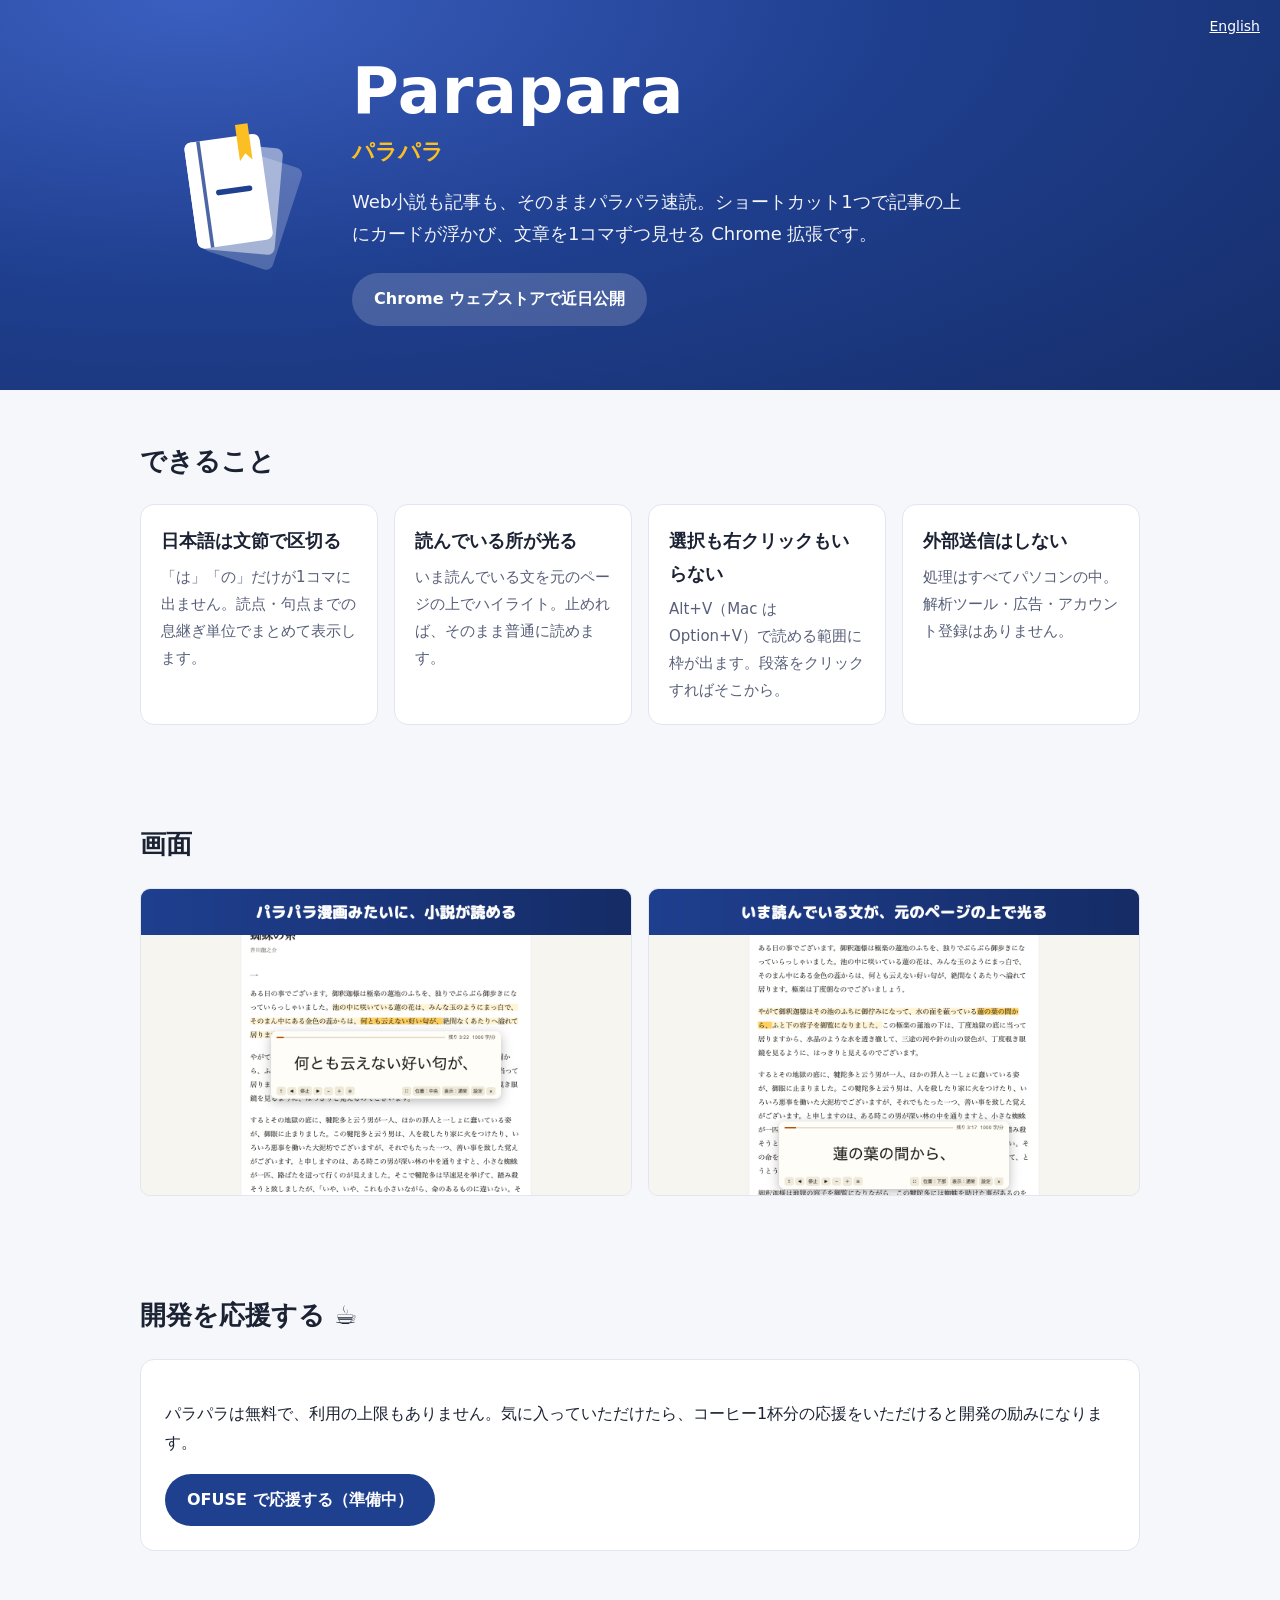
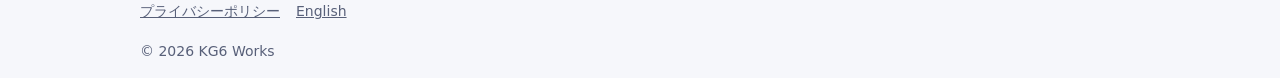
==== index.html @ 1e684c4f "feat: Parapara の公式ページとプライバシーポリシー（日英）を追加 - トップページ（日本語 / 英語）：機能の紹介、スクリーンショット、開発を応援する欄 - プライバシーポリシー（日本語" ====
<!doctype html>
<html lang="ja">
<head>
<meta charset="utf-8">
<meta name="viewport" content="width=device-width,initial-scale=1">
<title>パラパラ – 文節で読む速読リーダー</title>
<meta name="description" content="Web小説も記事も、ショートカット1つでパラパラ速読。日本語は文節ごとに表示し、原文の読んでいる位置も分かる Chrome 拡張。本文は外部に送信しません。">
<link rel="icon" href="assets/favicon-32.png">
<link rel="stylesheet" href="assets/site.css">
</head>
<body>
<header class="hero" style="position:relative">
  <a class="lang" href="en/">English</a>
  <div class="wrap">
    <img class="mark" src="assets/mark.svg" alt="">
    <div>
      <h1>Parapara</h1>
      <div class="kana">パラパラ</div>
      <p>Web小説も記事も、そのままパラパラ速読。ショートカット1つで記事の上にカードが浮かび、文章を1コマずつ見せる Chrome 拡張です。</p>
      <span class="btn soon" aria-disabled="true">Chrome ウェブストアで近日公開</span>
    </div>
  </div>
</header>
<main class="wrap">
  <section>
    <h2>できること</h2>
    <div class="grid">
      <div class="card"><h3>日本語は文節で区切る</h3><p>「は」「の」だけが1コマに出ません。読点・句点までの息継ぎ単位でまとめて表示します。</p></div>
      <div class="card"><h3>読んでいる所が光る</h3><p>いま読んでいる文を元のページの上でハイライト。止めれば、そのまま普通に読めます。</p></div>
      <div class="card"><h3>選択も右クリックもいらない</h3><p>Alt+V（Mac は Option+V）で読める範囲に枠が出ます。段落をクリックすればそこから。</p></div>
      <div class="card"><h3>外部送信はしない</h3><p>処理はすべてパソコンの中。解析ツール・広告・アカウント登録はありません。</p></div>
    </div>
  </section>
  <section>
    <h2>画面</h2>
    <div class="shots">
      <img src="assets/shot-ja-1.png" alt="小説のページの上に読書カードが浮かび、1コマずつ表示している画面" width="1280" height="800" loading="lazy">
      <img src="assets/shot-ja-2.png" alt="いま読んでいる文が元のページでハイライトされている画面" width="1280" height="800" loading="lazy">
    </div>
  </section>
  <section>
    <h2>開発を応援する ☕</h2>
    <div class="support">
      <p>パラパラは無料で、利用の上限もありません。気に入っていただけたら、コーヒー1杯分の応援をいただけると開発の励みになります。</p>
      <span class="btn soon" style="background:var(--ai);color:#fff" aria-disabled="true">OFUSE で応援する（準備中）</span>
    </div>
  </section>
</main>
<footer class="wrap">
  <a href="privacy.html">プライバシーポリシー</a><a href="en/">English</a>
  <p>© 2026 KG6 Works</p>
</footer>
</body>
</html>
---- assets/site.css ----
@import url("tokens.css");
:root{--bg:#f6f7fb;--fg:#1b2233;--muted:#586079;--card:#fff;--line:#e2e6f0}
@media (prefers-color-scheme:dark){:root{--bg:#10141f;--fg:#e8ebf3;--muted:#a3aac0;--card:#182033;--line:#2a3450}}
*{box-sizing:border-box}
html{-webkit-text-size-adjust:100%}
body{margin:0;background:var(--bg);color:var(--fg);font:16px/1.8 "Hiragino Sans","Noto Sans JP",system-ui,sans-serif}
a{color:inherit}
.wrap{max-width:1040px;margin:0 auto;padding:0 20px}
.hero{color:#fff;background:radial-gradient(120% 160% at 15% 0%,var(--ai-light),var(--ai) 45%,var(--ai-deep));padding:56px 0 64px}
.hero .wrap{display:flex;gap:32px;align-items:center;flex-wrap:wrap}
.hero img.mark{width:180px;height:180px;flex:none}
.hero h1{margin:0;font-size:clamp(40px,7vw,64px);line-height:1.1;letter-spacing:.01em}
.hero .kana{color:var(--yamabuki);font-weight:800;font-size:22px;margin:6px 0 14px}
.hero p{margin:0 0 22px;font-size:18px;opacity:.95;max-width:34em}
.lang{position:absolute;top:14px;right:20px;color:#fff;font-size:14px}
.btn{display:inline-block;padding:12px 22px;border-radius:999px;font-weight:700;text-decoration:none}
.btn.primary{background:#fff;color:var(--ai-deep)}
.btn.soon{background:rgba(255,255,255,.18);color:#fff;cursor:default}
section{padding:48px 0}
h2{font-size:26px;margin:0 0 20px}
.grid{display:grid;grid-template-columns:repeat(auto-fit,minmax(220px,1fr));gap:16px}
.card{background:var(--card);border:1px solid var(--line);border-radius:14px;padding:20px}
.card h3{margin:0 0 6px;font-size:18px}
.card p{margin:0;color:var(--muted);font-size:15px}
.shots{display:grid;grid-template-columns:repeat(auto-fit,minmax(300px,1fr));gap:16px}
.shots img{width:100%;height:auto;border-radius:10px;border:1px solid var(--line);display:block}
.support{background:var(--card);border:1px solid var(--line);border-radius:14px;padding:24px}
footer{padding:32px 0 48px;color:var(--muted);font-size:14px}
footer a{margin-right:16px}
.doc{max-width:760px;margin:0 auto;padding:40px 20px 64px}
.doc h1{font-size:30px;margin:0 0 8px}.doc h2{font-size:21px;margin:36px 0 10px}
.doc .meta{color:var(--muted);font-size:14px}
.todo{background:#fff4c2;color:#5b4700;padding:0 4px;border-radius:4px}
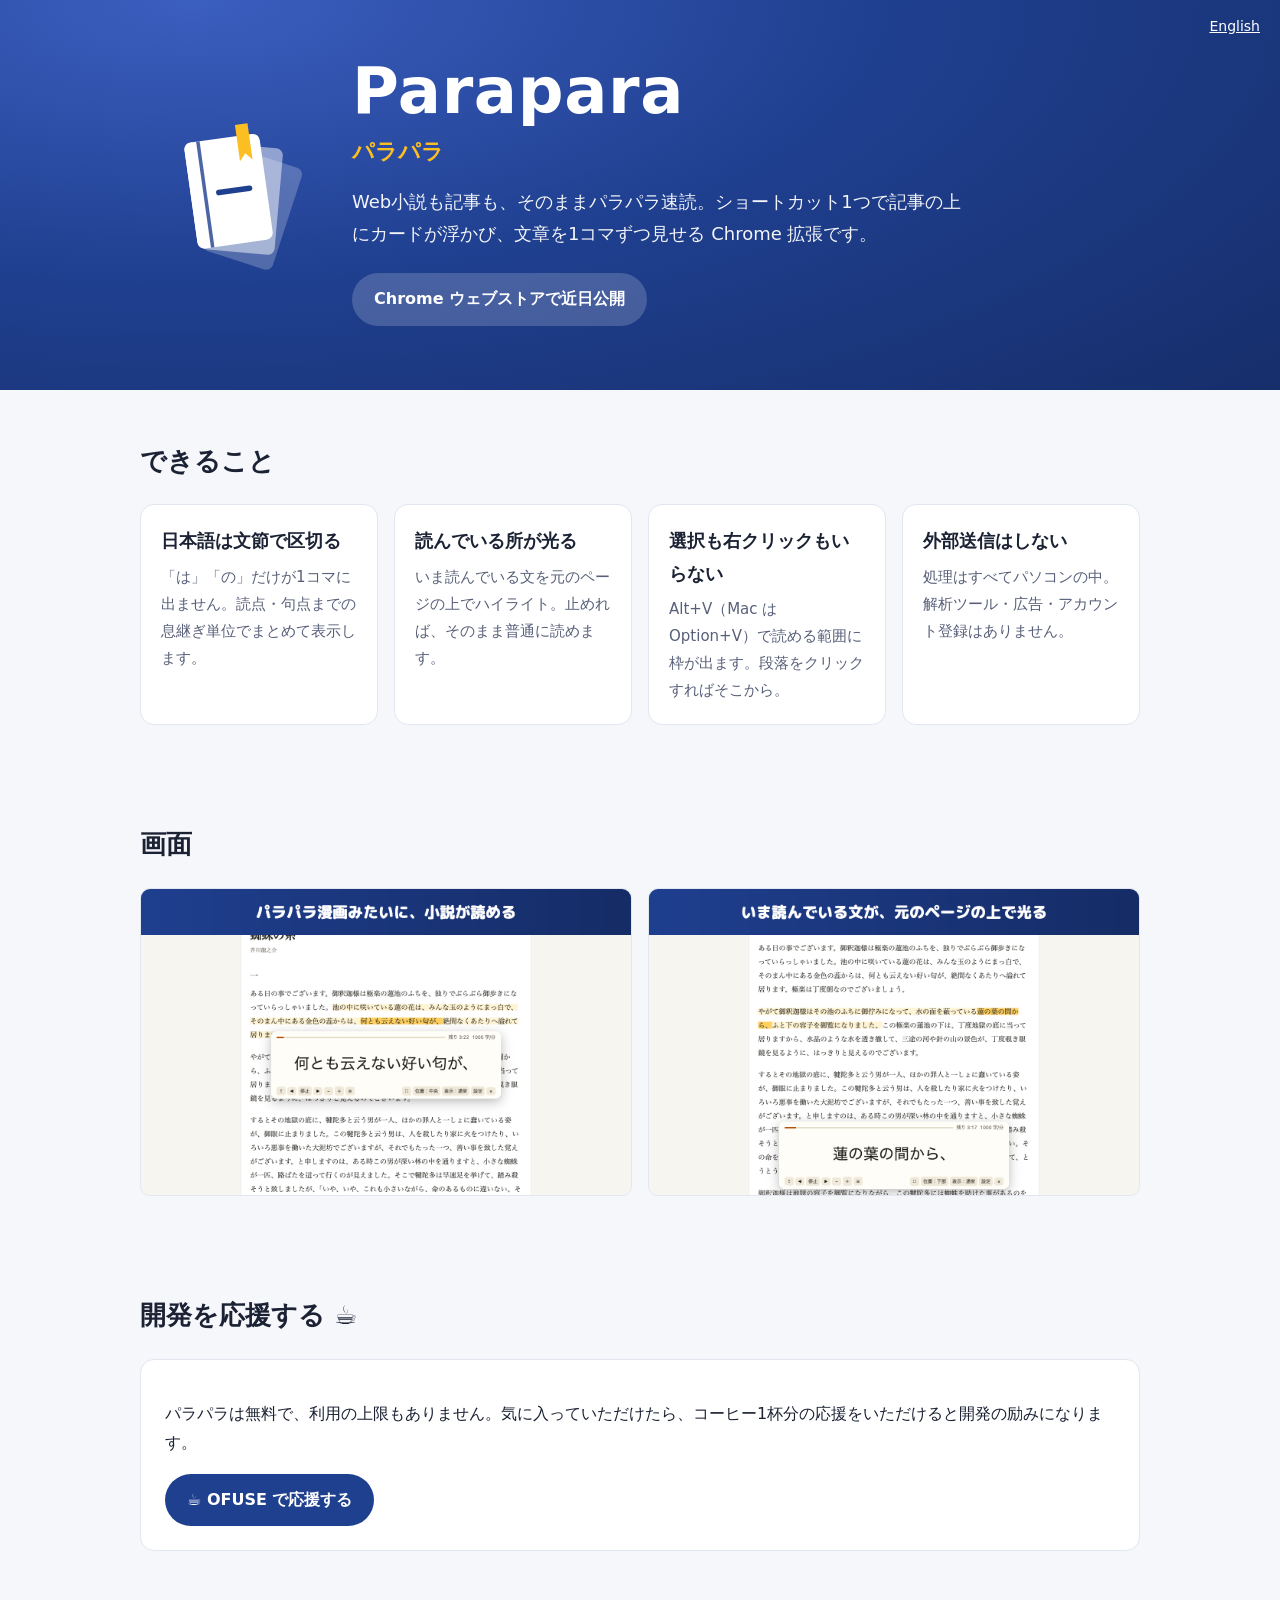
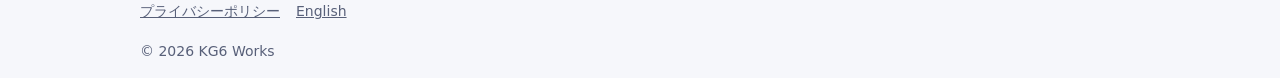
==== commit 25f271e2: "feat: 応援ボタンに OFUSE（日本語）と Ko-fi（英語）のリンクを入れる Co-Authored-By: Claude Opus 5.5 <noreply@anthropic.com>" ====
--- a/index.html
+++ b/index.html
@@ -42,7 +42,7 @@
     <h2>開発を応援する ☕</h2>
     <div class="support">
       <p>パラパラは無料で、利用の上限もありません。気に入っていただけたら、コーヒー1杯分の応援をいただけると開発の励みになります。</p>
-      <span class="btn soon" style="background:var(--ai);color:#fff" aria-disabled="true">OFUSE で応援する（準備中）</span>
+      <a class="btn" style="background:var(--ai);color:#fff" href="https://ofuse.me/35b71923" target="_blank" rel="noopener noreferrer">☕ OFUSE で応援する</a>
     </div>
   </section>
 </main>
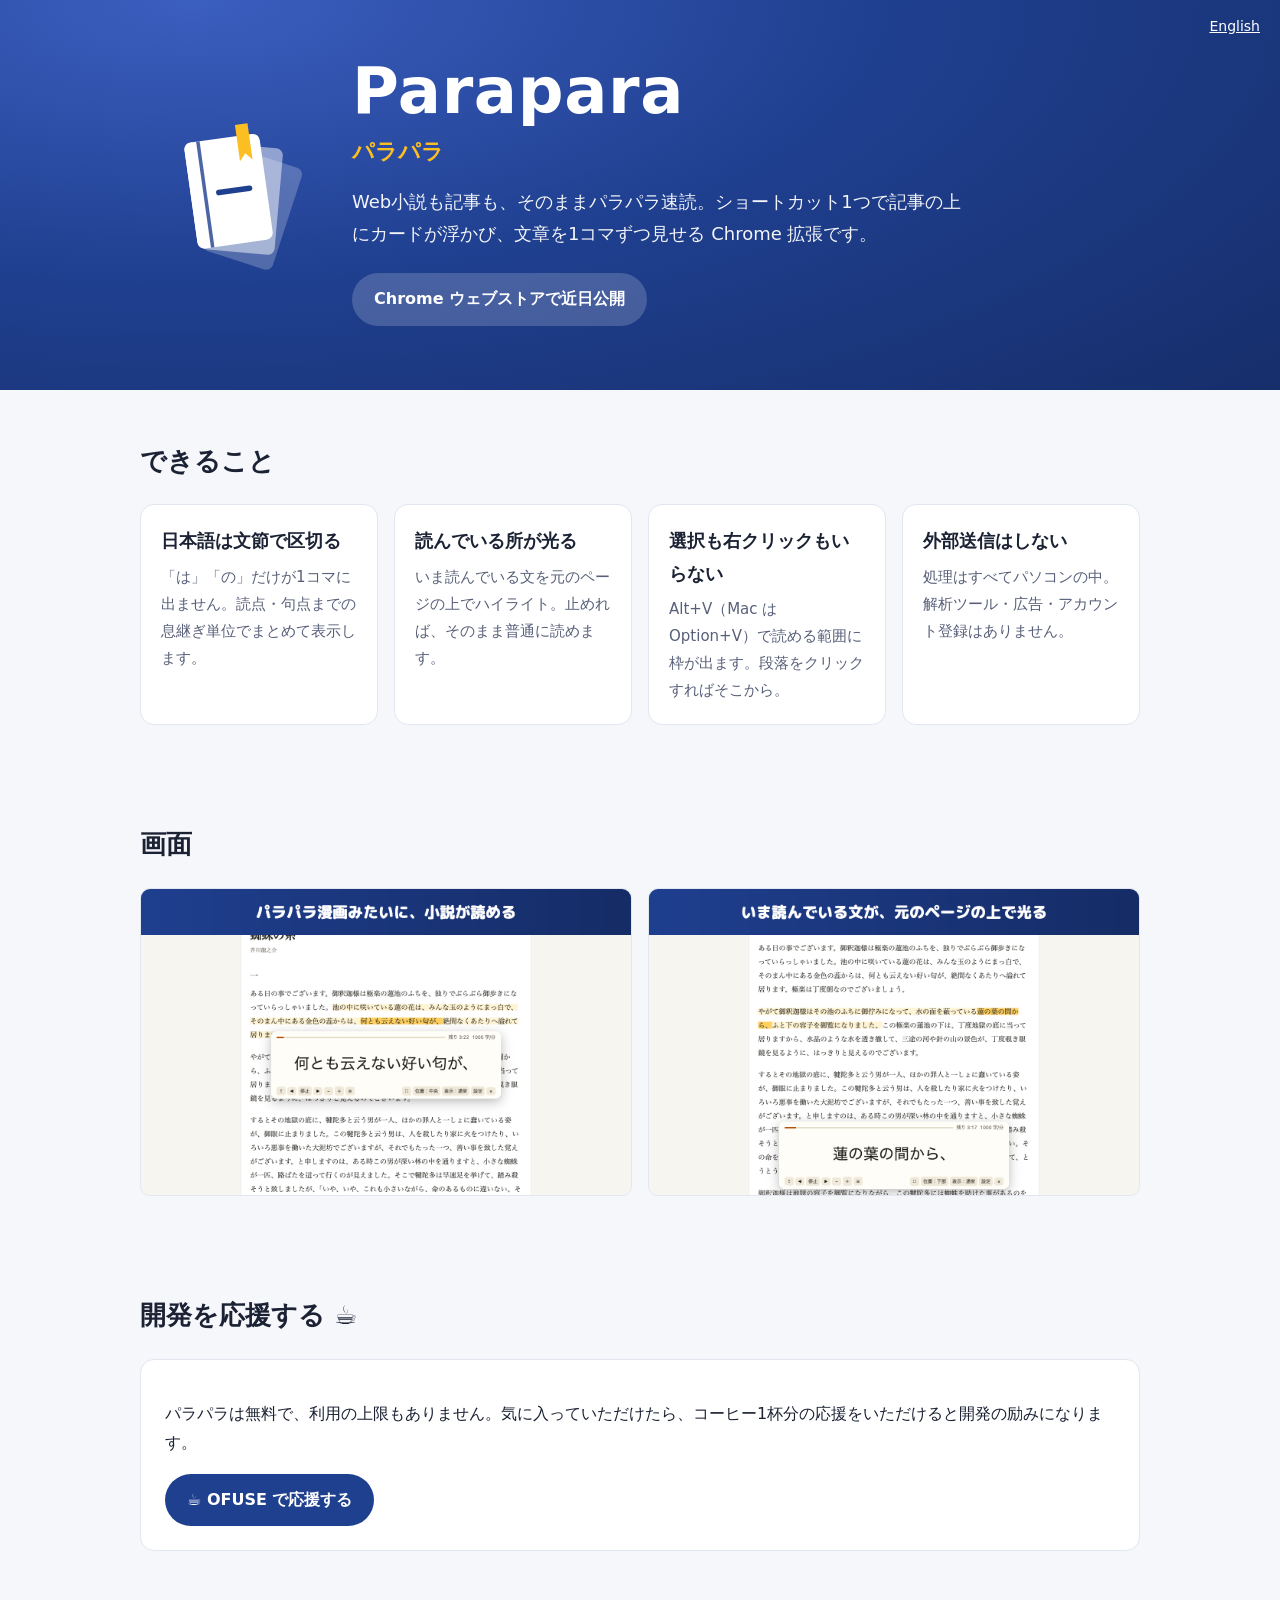
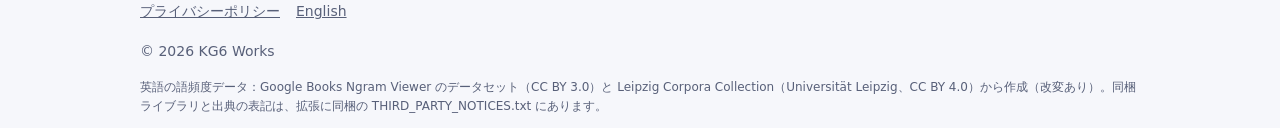
==== commit 8073dd45: "docs: 英語の語頻度データのクレジットをフッターに追加する Co-Authored-By: Claude Opus 5.5 <noreply@anthropic.com>" ====
--- a/index.html
+++ b/index.html
@@ -49,6 +49,7 @@
 <footer class="wrap">
   <a href="privacy.html">プライバシーポリシー</a><a href="en/">English</a>
   <p>© 2026 KG6 Works</p>
+  <p class="credit">英語の語頻度データ：Google Books Ngram Viewer のデータセット（CC BY 3.0）と Leipzig Corpora Collection（Universität Leipzig、CC BY 4.0）から作成（改変あり）。同梱ライブラリと出典の表記は、拡張に同梱の THIRD_PARTY_NOTICES.txt にあります。</p>
 </footer>
 </body>
 </html>
--- a/assets/site.css
+++ b/assets/site.css
@@ -27,6 +27,7 @@
 .support{background:var(--card);border:1px solid var(--line);border-radius:14px;padding:24px}
 footer{padding:32px 0 48px;color:var(--muted);font-size:14px}
 footer a{margin-right:16px}
+footer .credit{font-size:12px;line-height:1.6}
 .doc{max-width:760px;margin:0 auto;padding:40px 20px 64px}
 .doc h1{font-size:30px;margin:0 0 8px}.doc h2{font-size:21px;margin:36px 0 10px}
 .doc .meta{color:var(--muted);font-size:14px}
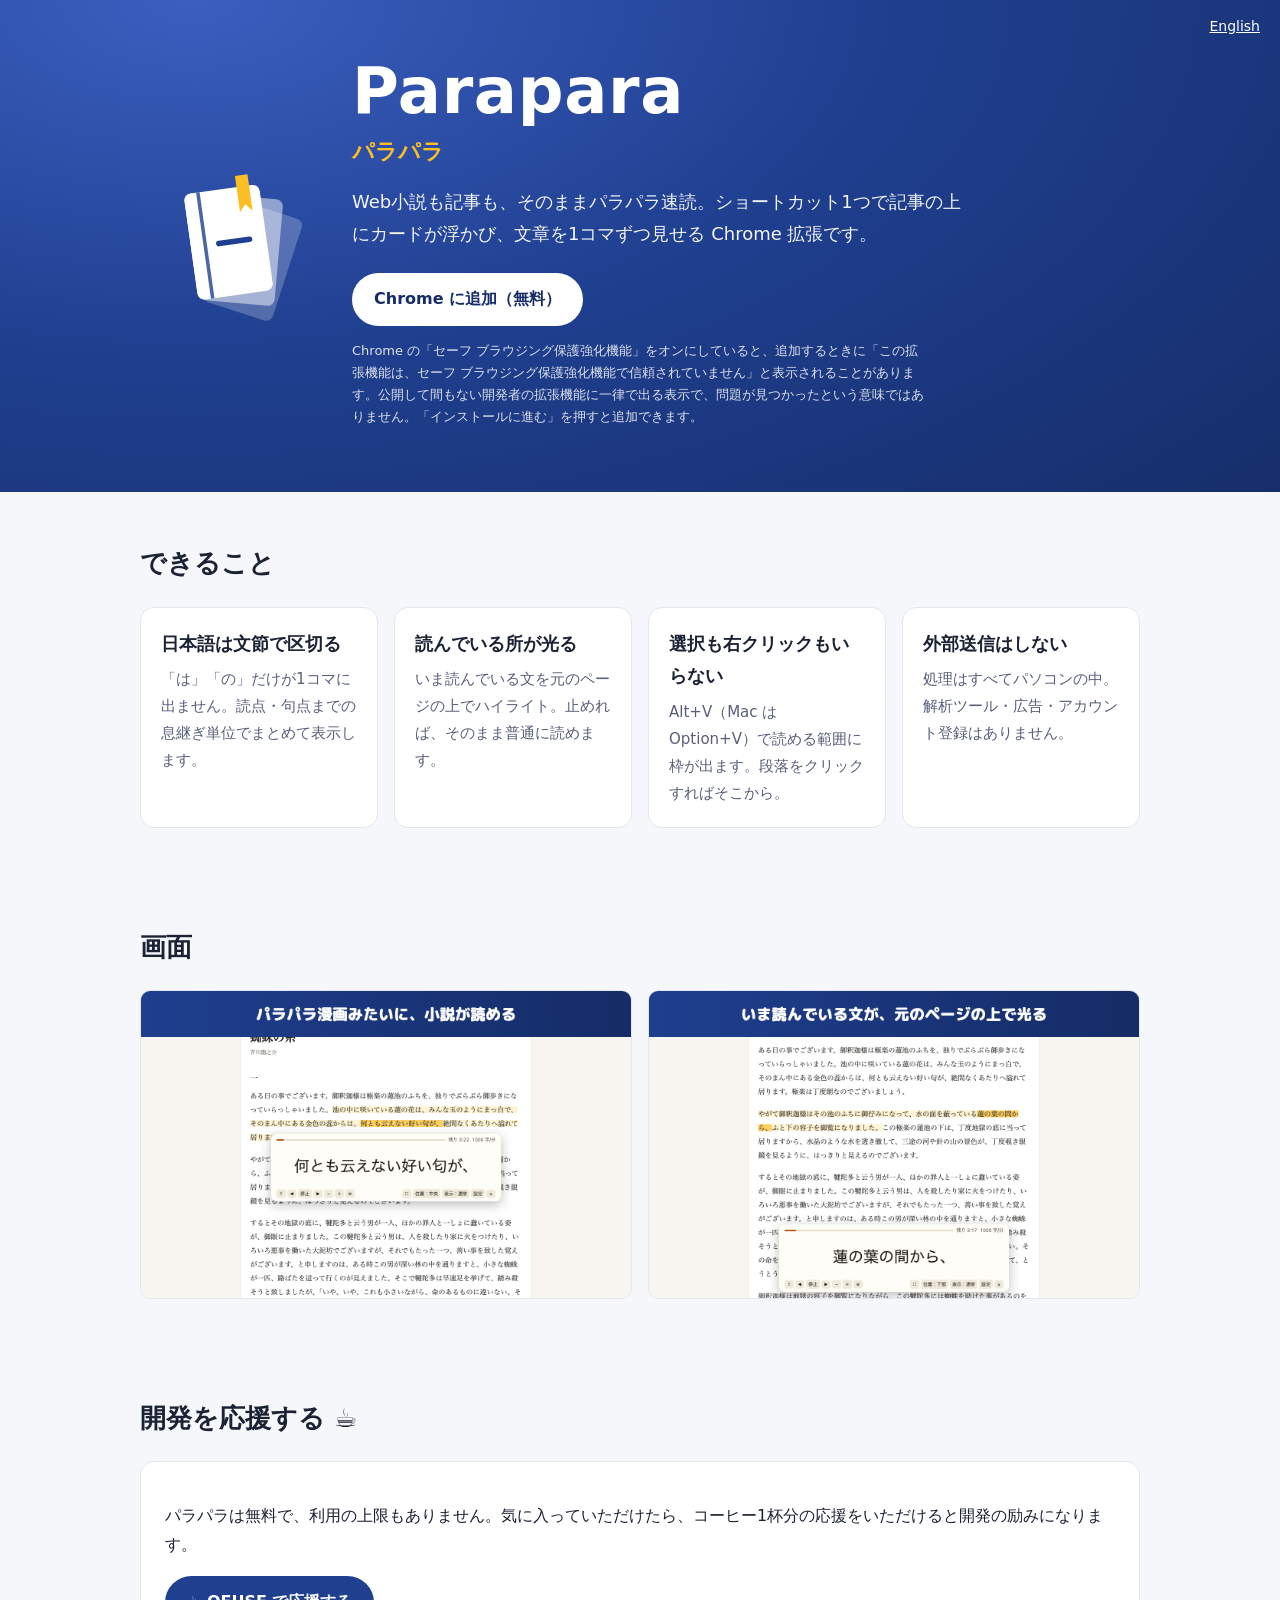
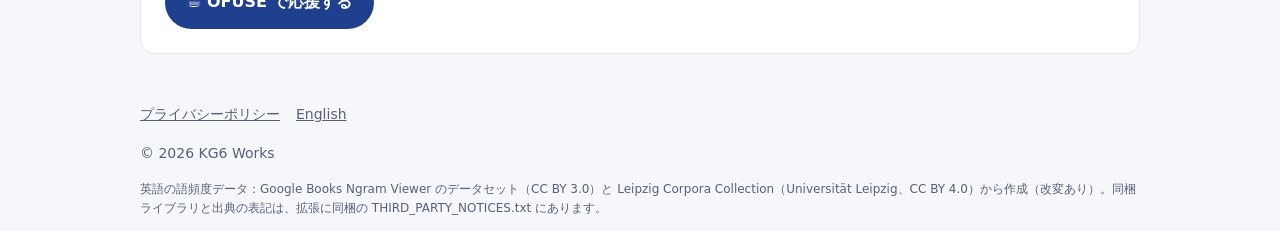
==== commit 765adb6a: "docs: ストアへのリンクと、追加時の確認画面についての案内を追加する Co-Authored-By: Claude Opus 5.5 <noreply@anthropic.com>" ====
--- a/index.html
+++ b/index.html
@@ -17,7 +17,8 @@
       <h1>Parapara</h1>
       <div class="kana">パラパラ</div>
       <p>Web小説も記事も、そのままパラパラ速読。ショートカット1つで記事の上にカードが浮かび、文章を1コマずつ見せる Chrome 拡張です。</p>
-      <span class="btn soon" aria-disabled="true">Chrome ウェブストアで近日公開</span>
+      <a class="btn primary" href="https://chromewebstore.google.com/detail/fepjjglfccnngbbpddkclgfpkgofbkhd?hl=ja" target="_blank" rel="noopener noreferrer">Chrome に追加（無料）</a>
+      <p class="note">Chrome の「セーフ ブラウジング保護強化機能」をオンにしていると、追加するときに「この拡張機能は、セーフ ブラウジング保護強化機能で信頼されていません」と表示されることがあります。公開して間もない開発者の拡張機能に一律で出る表示で、問題が見つかったという意味ではありません。「インストールに進む」を押すと追加できます。</p>
     </div>
   </div>
 </header>
--- a/assets/site.css
+++ b/assets/site.css
@@ -16,6 +16,7 @@
 .btn{display:inline-block;padding:12px 22px;border-radius:999px;font-weight:700;text-decoration:none}
 .btn.primary{background:#fff;color:var(--ai-deep)}
 .btn.soon{background:rgba(255,255,255,.18);color:#fff;cursor:default}
+.hero p.note{margin:14px 0 0;font-size:13px;line-height:1.7;opacity:.85;max-width:44em}
 section{padding:48px 0}
 h2{font-size:26px;margin:0 0 20px}
 .grid{display:grid;grid-template-columns:repeat(auto-fit,minmax(220px,1fr));gap:16px}
